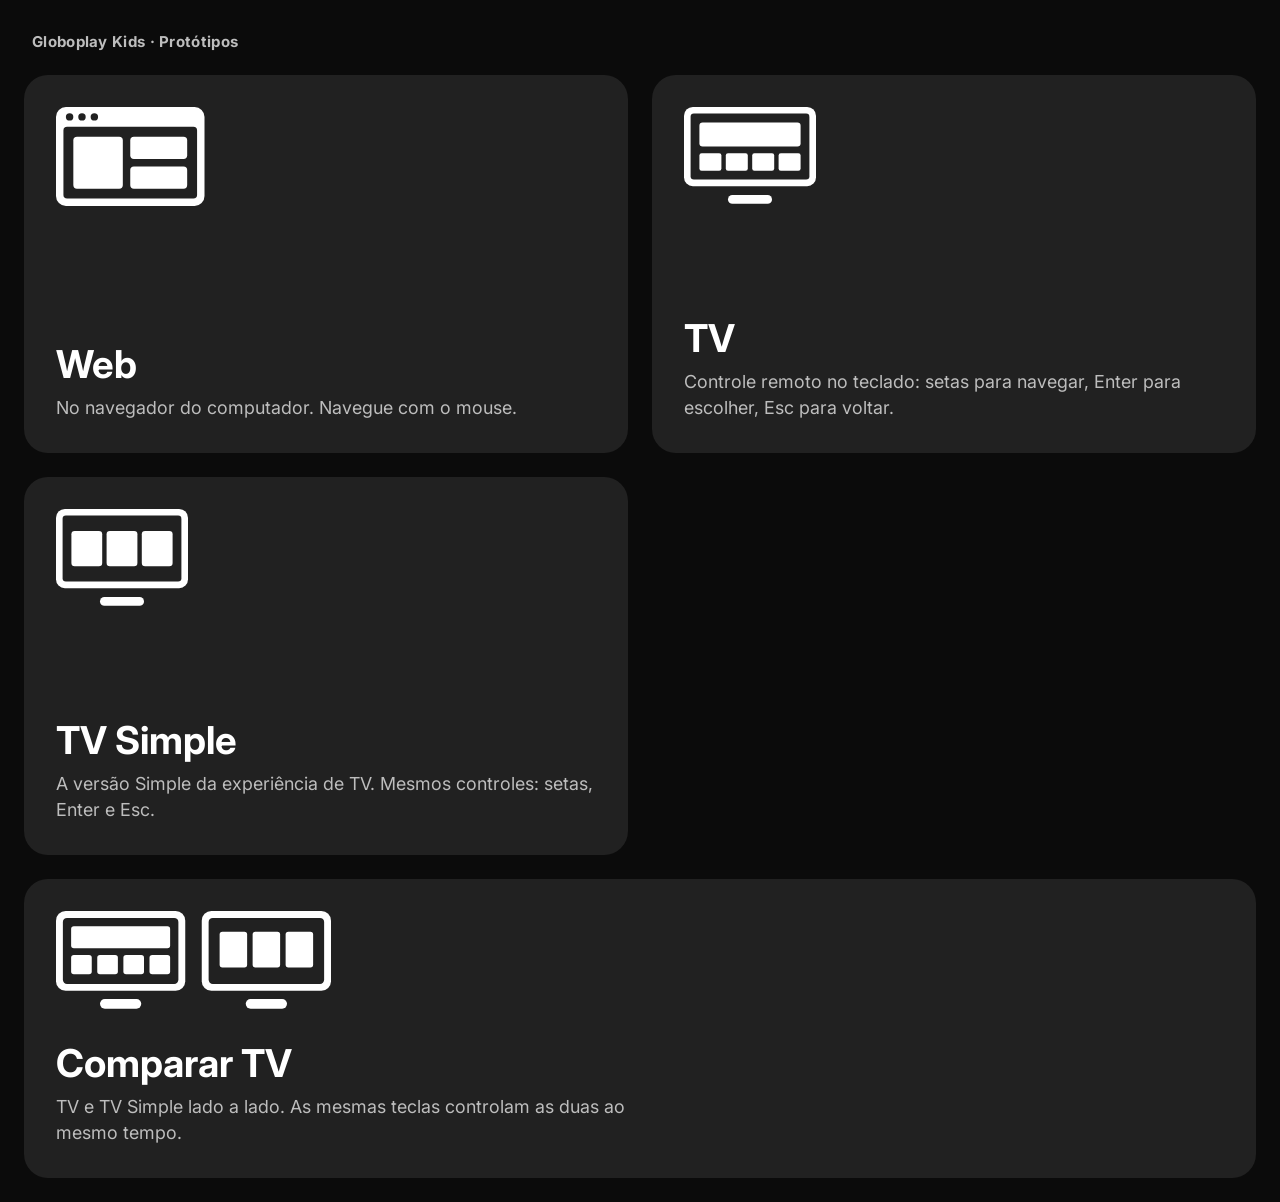
==== index.html @ b7bcc192 "Globoplay Kids prototypes: hub, Web, TV, TV Simple, Compare Co-Authored-By: Claude Opus 5.5 <noreply" ====
<!DOCTYPE html>
<html lang="pt-BR">
<head>
<meta charset="utf-8">
<title>Globoplay Kids · Protótipos</title>
<meta name="viewport" content="width=device-width, initial-scale=1, viewport-fit=cover">
<meta name="theme-color" content="#0B0B0B">
<link rel="preconnect" href="https://fonts.gstatic.com" crossorigin>
<link rel="stylesheet" href="https://fonts.googleapis.com/css2?family=Inter:wght@400;700&display=swap">
<style>
  :root { --bg:#0B0B0B; --card:#212121; --card-hover:#2A2A2A; --text:#FFFFFF; --muted:#BDBDBD; }
  * { box-sizing:border-box; }
  html, body { margin:0; background:var(--bg); color:var(--text); font-family:Inter,-apple-system,'Segoe UI',sans-serif; -webkit-font-smoothing:antialiased; }
  body { min-height:100vh; min-height:100dvh; padding:max(24px, env(safe-area-inset-top)) max(24px, env(safe-area-inset-right)) max(24px, env(safe-area-inset-bottom)) max(24px, env(safe-area-inset-left)); }
  header { padding:8px 8px 24px; }
  header h1 { margin:0; font-size:15px; font-weight:700; letter-spacing:.02em; color:var(--muted); }
  .grid { display:grid; grid-template-columns:repeat(2, minmax(0,1fr)); gap:24px; }
  .card {
    position:relative; display:flex; flex-direction:column; justify-content:space-between; gap:32px;
    min-height:clamp(220px, 42vh, 520px); padding:32px; border-radius:24px;
    background:var(--card); color:inherit; text-decoration:none;
    outline:4px solid transparent; outline-offset:-4px;
    transition:background .15s ease, outline-color .15s ease;
    -webkit-tap-highlight-color:transparent;
  }
  .card.wide { grid-column:1 / -1; min-height:clamp(180px, 28vh, 360px); }
  .card:hover { background:var(--card-hover); }
  .card:focus-visible, .card.is-focus { outline-color:#FFFFFF; }
  .card svg { width:auto; height:clamp(64px, 11vh, 120px); display:block; align-self:flex-start; }
  .card h2 { margin:0 0 10px; font-size:clamp(26px, 3vw, 40px); font-weight:700; line-height:1.1; }
  .card p { margin:0; font-size:clamp(15px, 1.4vw, 19px); line-height:1.45; color:var(--muted); max-width:52ch; }
  .tag { display:inline-block; margin-left:10px; padding:4px 10px; border-radius:500px; background:rgba(255,255,255,.14); font-size:13px; font-weight:700; vertical-align:middle; color:var(--text); }
  .tag[hidden] { display:none; }
  @media (max-width:720px) {
    body { padding-left:max(16px, env(safe-area-inset-left)); padding-right:max(16px, env(safe-area-inset-right)); }
    .grid { grid-template-columns:1fr; gap:16px; }
    .card, .card.wide { min-height:0; padding:24px; gap:40px; border-radius:20px; }
    .card svg { height:56px; }
    /* On a phone, the phone prototype comes first */
    .card[data-k="mobile"] { order:-1; }
  }
  @media (hover:none) { .card:hover { background:var(--card); } }
</style>
</head>
<body>
<header><h1>Globoplay Kids · Protótipos</h1></header>
<main class="grid">

  <a class="card" data-k="web" href="web/">
    <svg viewBox="0 0 120 80" fill="#fff" aria-hidden="true">
      <rect x="0" y="0" width="120" height="80" rx="8"/>
      <rect x="6" y="16" width="108" height="58" rx="3" fill="#212121"/>
      <circle cx="11" cy="8" r="3" fill="#212121"/><circle cx="21" cy="8" r="3" fill="#212121"/><circle cx="31" cy="8" r="3" fill="#212121"/>
      <rect x="14" y="24" width="40" height="42" rx="3"/><rect x="60" y="24" width="46" height="18" rx="3"/><rect x="60" y="48" width="46" height="18" rx="3"/>
    </svg>
    <div>
      <h2>Web</h2>
      <p>No navegador do computador. Navegue com o mouse.</p>
    </div>
  </a>

  <!-- MOBILE CARD: re-enable when mobile/ is added
  <a class="card" data-k="mobile" href="mobile/">
    <svg viewBox="0 0 60 100" fill="#fff" aria-hidden="true">
      <rect x="0" y="0" width="60" height="100" rx="10"/>
      <rect x="5" y="10" width="50" height="80" rx="3" fill="#212121"/>
      <rect x="22" y="3" width="16" height="4" rx="2" fill="#212121"/>
      <rect x="10" y="16" width="40" height="30" rx="3"/><rect x="10" y="52" width="18" height="24" rx="3"/><rect x="32" y="52" width="18" height="24" rx="3"/>
    </svg>
    <div>
      <h2>Celular<span class="tag" id="here" hidden>Este aparelho</span></h2>
      <p>Abra no seu celular: o protótipo ocupa a tela inteira. Navegue com toques.</p>
    </div>
  </a>
  -->

  <a class="card" data-k="tv" href="tv/tv.html">
    <svg viewBox="0 0 120 90" fill="#fff" aria-hidden="true">
      <rect x="0" y="0" width="120" height="72" rx="8"/>
      <rect x="6" y="6" width="108" height="60" rx="3" fill="#212121"/>
      <rect x="14" y="14" width="92" height="22" rx="3"/>
      <rect x="14" y="42" width="20" height="16" rx="2"/><rect x="38" y="42" width="20" height="16" rx="2"/><rect x="62" y="42" width="20" height="16" rx="2"/><rect x="86" y="42" width="20" height="16" rx="2"/>
      <rect x="40" y="80" width="40" height="8" rx="4"/>
    </svg>
    <div>
      <h2>TV</h2>
      <p>Controle remoto no teclado: setas para navegar, Enter para escolher, Esc para voltar.</p>
    </div>
  </a>

  <a class="card" data-k="tv-simple" href="tv/tv-simple.html">
    <svg viewBox="0 0 120 90" fill="#fff" aria-hidden="true">
      <rect x="0" y="0" width="120" height="72" rx="8"/>
      <rect x="6" y="6" width="108" height="60" rx="3" fill="#212121"/>
      <rect x="14" y="20" width="28" height="32" rx="3"/><rect x="46" y="20" width="28" height="32" rx="3"/><rect x="78" y="20" width="28" height="32" rx="3"/>
      <rect x="40" y="80" width="40" height="8" rx="4"/>
    </svg>
    <div>
      <h2>TV Simple</h2>
      <p>A versão Simple da experiência de TV. Mesmos controles: setas, Enter e Esc.</p>
    </div>
  </a>

  <a class="card wide" data-k="comparar" href="tv/">
    <svg viewBox="0 0 200 72" fill="#fff" aria-hidden="true">
      <rect x="0" y="0" width="94" height="58" rx="7"/><rect x="5" y="5" width="84" height="48" rx="3" fill="#212121"/>
      <rect x="11" y="11" width="72" height="16" rx="2"/><rect x="11" y="32" width="15" height="14" rx="2"/><rect x="30" y="32" width="15" height="14" rx="2"/><rect x="49" y="32" width="15" height="14" rx="2"/><rect x="68" y="32" width="15" height="14" rx="2"/>
      <rect x="106" y="0" width="94" height="58" rx="7"/><rect x="111" y="5" width="84" height="48" rx="3" fill="#212121"/>
      <rect x="119" y="15" width="20" height="26" rx="2"/><rect x="143" y="15" width="20" height="26" rx="2"/><rect x="167" y="15" width="20" height="26" rx="2"/>
      <rect x="32" y="64" width="30" height="7" rx="3.5"/><rect x="138" y="64" width="30" height="7" rx="3.5"/>
    </svg>
    <div>
      <h2>Comparar TV</h2>
      <p>TV e TV Simple lado a lado. As mesmas teclas controlam as duas ao mesmo tempo.</p>
    </div>
  </a>

</main>
<script>
  // Mark the phone card on touch phones.
  if (matchMedia('(hover:none) and (pointer:coarse) and (max-width:720px)').matches) {
    const here = document.getElementById('here'); if (here) here.hidden = false;
  }
  // TV-style arrow navigation across the cards, as in the reference layout.
  const cards = [...document.querySelectorAll('.card')];
  let i = -1;
  function focusAt(n) {
    i = Math.max(0, Math.min(cards.length - 1, n));
    cards.forEach((c, k) => c.classList.toggle('is-focus', k === i));
    cards[i].focus({ preventScroll: false });
  }
  addEventListener('keydown', (e) => {
    const cols = getComputedStyle(document.querySelector('.grid')).gridTemplateColumns.split(' ').length;
    const map = { ArrowRight: 1, ArrowLeft: -1, ArrowDown: cols, ArrowUp: -cols };
    if (!(e.key in map)) return;
    e.preventDefault();
    if (i < 0) return focusAt(0);
    let n = i + map[e.key];
    if (e.key === 'ArrowDown' && n >= cards.length && i < cards.length - 1) n = cards.length - 1;
    focusAt(n);
  });
  cards.forEach((c, k) => c.addEventListener('mouseenter', () => { if (i >= 0) focusAt(k); }));
</script>
</body>
</html>
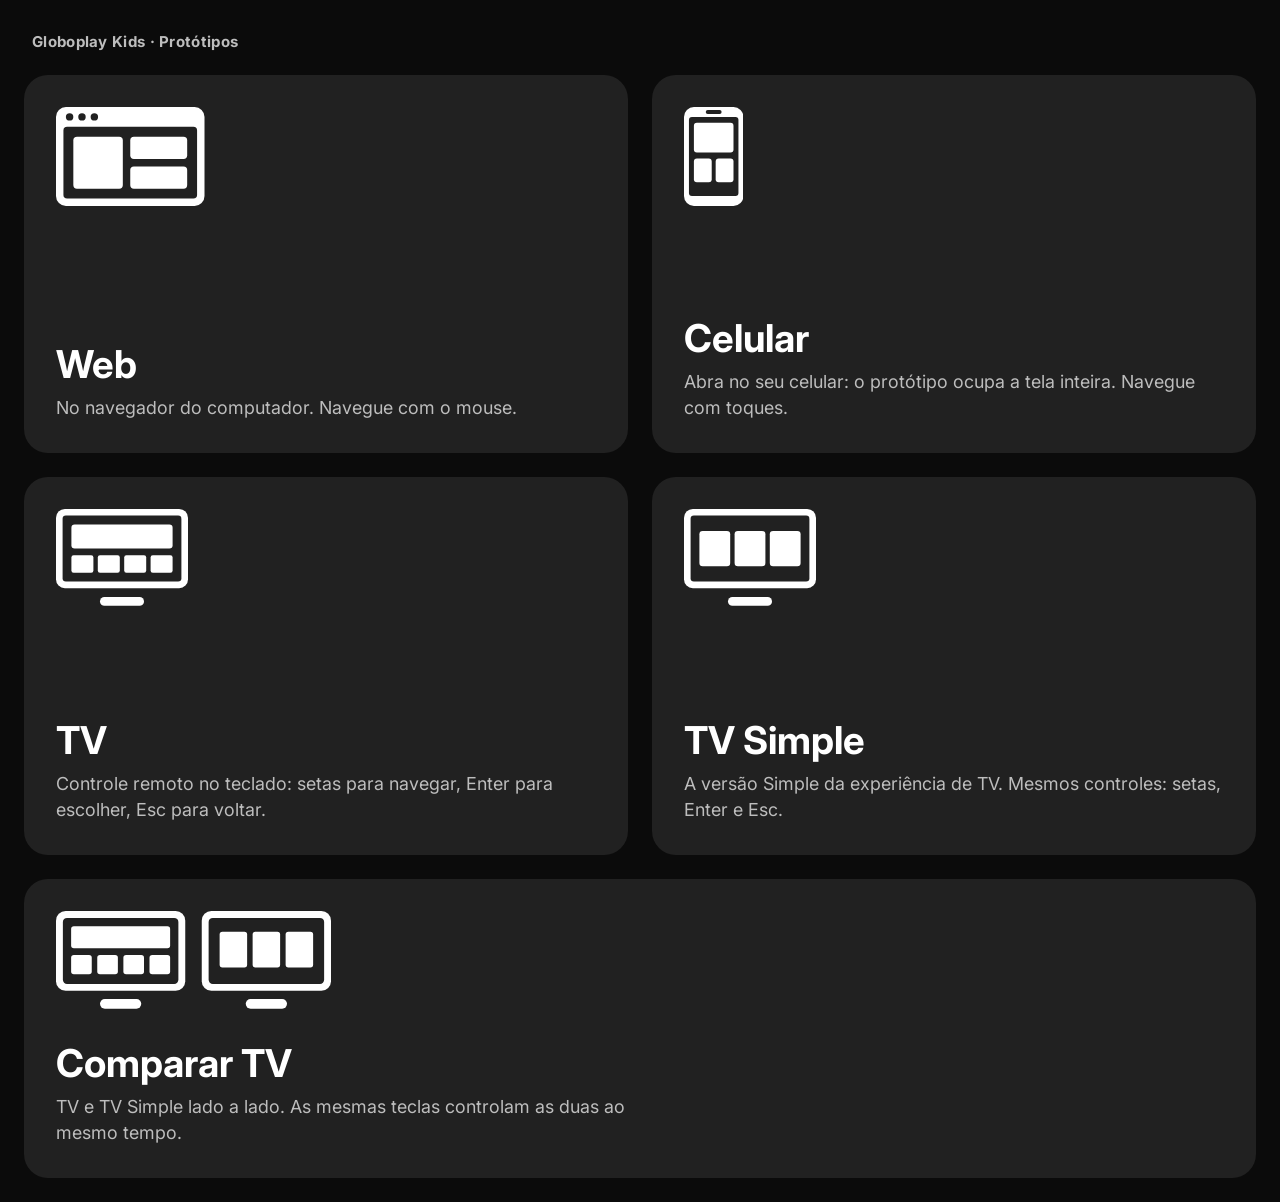
==== commit dc4fc2dd: "Add Mobile prototype as a full-screen web app; re-enable Celular card Co-Authored-By: Claude Opus 5." ====
--- a/index.html
+++ b/index.html
@@ -59,7 +59,6 @@
     </div>
   </a>
 
-  <!-- MOBILE CARD: re-enable when mobile/ is added
   <a class="card" data-k="mobile" href="mobile/">
     <svg viewBox="0 0 60 100" fill="#fff" aria-hidden="true">
       <rect x="0" y="0" width="60" height="100" rx="10"/>
@@ -72,7 +71,6 @@
       <p>Abra no seu celular: o protótipo ocupa a tela inteira. Navegue com toques.</p>
     </div>
   </a>
-  -->
 
   <a class="card" data-k="tv" href="tv/tv.html">
     <svg viewBox="0 0 120 90" fill="#fff" aria-hidden="true">
@@ -88,7 +86,7 @@
     </div>
   </a>
 
-  <a class="card" data-k="tv-simple" href="tv/tv-simple.html">
+  <a class="card" data-k="tv-simple" href="tv-simple/">
     <svg viewBox="0 0 120 90" fill="#fff" aria-hidden="true">
       <rect x="0" y="0" width="120" height="72" rx="8"/>
       <rect x="6" y="6" width="108" height="60" rx="3" fill="#212121"/>
